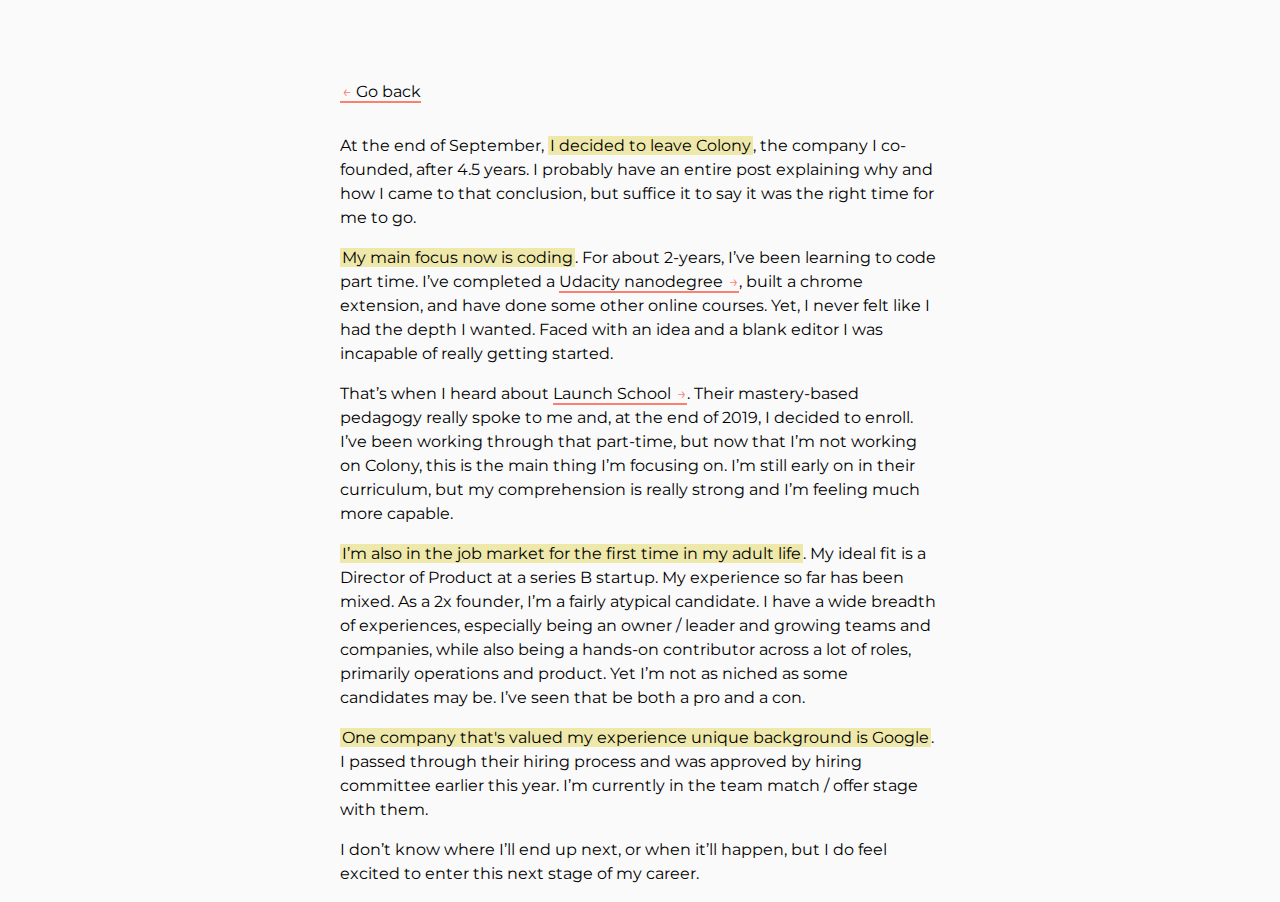
==== now.html @ fa099969 "Added /now page + content" ====
<!DOCTYPE html>
<html lang="en">
<head>
  <meta charset="UTF-8">
  <meta name="viewport" content="width=device-width, initial-scale=1.0">
  <title>Collin Vine | Now</title>
  <link href="https://fonts.googleapis.com/css?family=Montserrat|Work+Sans:400,600" rel="stylesheet">
  <link rel="stylesheet" href="main.css">
  <link rel="stylesheet" href="now.css">
</head>
<body>
  <section class="now__main-content">
    <div class="back-button">
      <a href="index.html" class="underline"><span class="arrow">←</span> Go back</a>
    </div>
      <p>At the end of September, <span class="label--highlight">I decided to leave Colony</span>, the company I co-founded, after 4.5 years. I probably have an entire
    post explaining why and how I came to that conclusion, but suffice it to say it was the right time for me to go.</p>
    <!-- <p><b>I’m now spending my days coding, resetting myself, and, for the first time in my adult life, looking for employment.</b></p> -->
    <p><span class="label--highlight">My main focus now is coding</span>. For about 2-years, I’ve been learning to code part time. I’ve completed a <a href="https://www.udacity.com/course/front-end-web-developer-nanodegree--nd0011" target="_blank" class="underline">Udacity
    nanodegree <span class="arrow">→</span></a>, built a chrome extension, and have done some other online courses. Yet, I never felt like I had the depth I wanted. Faced with an idea and a blank editor I was incapable of really getting started.</p>
    <p>That’s when I heard about <a href="https://launchschool.com/" target="_blank" class="underline">Launch School <span class="arrow">→</span></a>. Their mastery-based pedagogy really spoke to me and, at the end of 2019, I
    decided to enroll. I’ve been working through that part-time, but now that I’m not working on Colony, this is the main thing I’m focusing on. I’m still early on in their curriculum, but my comprehension is really strong and I’m feeling
    much more capable.</p>
    <p><span class="label--highlight">I’m also in the job market for the first time in my adult life</span>. My ideal fit is a Director of Product at a series B
    startup. My experience so far has been mixed. As a 2x founder, I’m a fairly atypical candidate. I have a wide breadth of
    experiences, especially being an owner / leader and growing teams and companies, while also being a hands-on contributor
    across a lot of roles, primarily operations and product. Yet I’m not as niched as some candidates may be. I’ve seen that
    be both a pro and a con.</p>
    <p><span class="label--highlight">One company that's valued my experience unique background is Google</span>. I passed through their hiring process and was approved by hiring committee
    earlier this year. I’m currently in the team match / offer stage with them.</p>
    <p>I don’t know where I’ll end up next, or when it’ll happen, but I do feel excited to enter this next stage of my career.</p>
  </section>
</body>
</html>
---- main.css ----
/***** PAGE SETUP *****/
html,
body {
  margin: 0;
  font-size: 16px;
  font-family: 'Montserrat', serif;
  line-height: 1.5;
  background-color: rgb(250, 250, 250);
  transition: 0.8s all;
  scroll-behavior: smooth;
}

h1,
h2,
h3,
h4,
h5,
h6 {
  font-family: 'Work Sans', sans-serif;
}

/***** INDEX.HTML *****/

.landing {
  height: 100vh;
  display: flex;
  align-items: center;
}

.landing__image {
  height: 100%;
  width: 100%;
  object-fit: contain;
}

.landing__intro {
  max-width: 600px;
  display: flex;
  flex-direction: column;
  justify-content: center;
  padding: 0 2em;
}

.landing__intro a {
  text-decoration: none;
  color: inherit;
  font-size: inherit;
  font: inherit;
}

.italic {
  font-style: italic;
}

.arrow {
  color: salmon;
  transition: all 0.2s;
  margin-left: 2px;
}

.underline {
  cursor: pointer;
  border-bottom: 2px solid salmon;
}

.underline:hover {
  background-color: salmon;
  cursor: pointer;
}

.underline:hover > .arrow {
  color: black;
  margin-left: 6px;
  padding-right: 3px;
}

.icon-wrapper {
  max-width: 600px;
  margin-top: 40px;
}

.icons {
  display: flex;
}

.icon {
  margin: 20px;
}

.icon img {
  width: 24px;
  height: 24px;
}

.icon a {
  color: inherit;
  text-decoration: none;
}

.more {
  margin: 20px 0;
}

.now, .work {
  display: flex;
  align-items: center;
  border-bottom: 1px solid #d1d3d4;
  padding-left: 4px;
}

.more--arrow {
  margin-left: 1em;
}

.now:hover, .work:hover {
  background-color: salmon;
  cursor: pointer;
}

.more--arrow:hover {
  margin-left: 6px;
  padding-right: 3px;
}



@media only screen and (max-width: 940px) {

  .landing {
    display: flex;
    flex-direction: column;
    align-items: center;
  }

  .image__div {
    max-height: 50vh;
  }

  .landing__image {
    width: 100%;
    height: 100%;
    object-fit: contain;
  }

  .landing__intro {
    padding: 0 12px;
  }

  .icons {
    justify-content: space-evenly;
  }
}

/***** NOW PAGE *****/

.now__main-content {
  max-width: 600px;
  margin-left: auto;
  margin-right: auto;
  margin-top: 80px;
  padding: 0 20px;
}

.now__main-content a {
  color: inherit;
  text-decoration: none;
}

.back-button {
  margin-bottom: 30px;
}

.label--highlight {
  background-color: palegoldenrod;
  padding: 0 2px 0 2px;
}
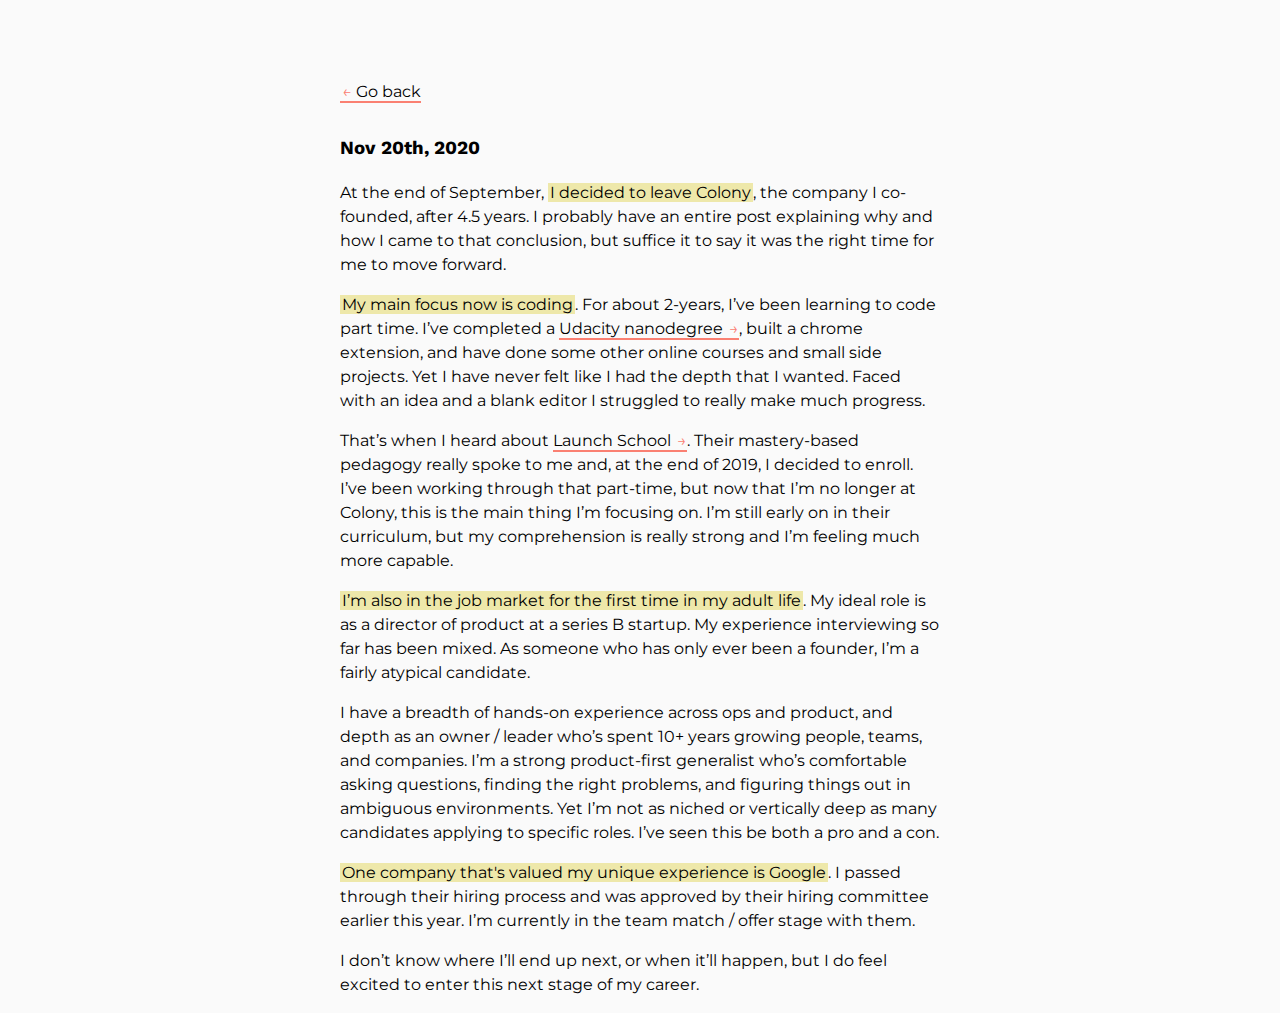
==== commit 85bde256: "Add analytics to /now and update links" ====
--- a/now.html
+++ b/now.html
@@ -1,34 +1,48 @@
 <!DOCTYPE html>
-<html lang="en">
+<html lang="en" dir="ltr">
 <head>
+  <!-- Global site tag (gtag.js) - Google Analytics -->
+  <script async src="https://www.googletagmanager.com/gtag/js?id=G-85YE9Q6EFF"></script>
+  <script>
+    window.dataLayer = window.dataLayer || [];
+    function gtag() { dataLayer.push(arguments); }
+    gtag('js', new Date());
+
+    gtag('config', 'G-85YE9Q6EFF');
+  </script>
   <meta charset="UTF-8">
   <meta name="viewport" content="width=device-width, initial-scale=1.0">
   <title>Collin Vine | Now</title>
-  <link href="https://fonts.googleapis.com/css?family=Montserrat|Work+Sans:400,600" rel="stylesheet">
+  <link href="https://fonts.googleapis.com/css?family=Montserrat|Work+Sans:400,600,900" rel="stylesheet">
   <link rel="stylesheet" href="main.css">
   <link rel="stylesheet" href="now.css">
 </head>
 <body>
   <section class="now__main-content">
     <div class="back-button">
-      <a href="index.html" class="underline"><span class="arrow">←</span> Go back</a>
+      <a href="/" class="underline"><span class="arrow">←</span> Go back</a>
     </div>
+    <div class="date">
+      <h3>Nov 20th, 2020</h3>
+    </div>
+    <div class="update">
       <p>At the end of September, <span class="label--highlight">I decided to leave Colony</span>, the company I co-founded, after 4.5 years. I probably have an entire
-    post explaining why and how I came to that conclusion, but suffice it to say it was the right time for me to go.</p>
-    <!-- <p><b>I’m now spending my days coding, resetting myself, and, for the first time in my adult life, looking for employment.</b></p> -->
-    <p><span class="label--highlight">My main focus now is coding</span>. For about 2-years, I’ve been learning to code part time. I’ve completed a <a href="https://www.udacity.com/course/front-end-web-developer-nanodegree--nd0011" target="_blank" class="underline">Udacity
-    nanodegree <span class="arrow">→</span></a>, built a chrome extension, and have done some other online courses. Yet, I never felt like I had the depth I wanted. Faced with an idea and a blank editor I was incapable of really getting started.</p>
-    <p>That’s when I heard about <a href="https://launchschool.com/" target="_blank" class="underline">Launch School <span class="arrow">→</span></a>. Their mastery-based pedagogy really spoke to me and, at the end of 2019, I
-    decided to enroll. I’ve been working through that part-time, but now that I’m not working on Colony, this is the main thing I’m focusing on. I’m still early on in their curriculum, but my comprehension is really strong and I’m feeling
-    much more capable.</p>
-    <p><span class="label--highlight">I’m also in the job market for the first time in my adult life</span>. My ideal fit is a Director of Product at a series B
-    startup. My experience so far has been mixed. As a 2x founder, I’m a fairly atypical candidate. I have a wide breadth of
-    experiences, especially being an owner / leader and growing teams and companies, while also being a hands-on contributor
-    across a lot of roles, primarily operations and product. Yet I’m not as niched as some candidates may be. I’ve seen that
-    be both a pro and a con.</p>
-    <p><span class="label--highlight">One company that's valued my experience unique background is Google</span>. I passed through their hiring process and was approved by hiring committee
-    earlier this year. I’m currently in the team match / offer stage with them.</p>
-    <p>I don’t know where I’ll end up next, or when it’ll happen, but I do feel excited to enter this next stage of my career.</p>
+      post explaining why and how I came to that conclusion, but suffice it to say it was the right time for me to move forward.</p>
+      <p><span class="label--highlight">My main focus now is coding</span>. For about 2-years, I’ve been learning to code part time. I’ve completed a <a href="https://www.udacity.com/course/front-end-web-developer-nanodegree--nd0011" target="_blank" class="underline">Udacity
+      nanodegree <span class="arrow">→</span></a>, built a chrome extension, and have done some other online courses and small side projects. Yet I have never felt like I had the depth that I wanted. Faced with an idea and a blank editor I struggled to really make much progress.</p>
+      <p>That’s when I heard about <a href="https://launchschool.com/" target="_blank" class="underline">Launch School <span class="arrow">→</span></a>. Their mastery-based pedagogy really spoke to me and, at the end of 2019, I
+      decided to enroll. I’ve been working through that part-time, but now that I’m no longer at Colony, this is the main thing I’m focusing on. I’m still early on in their curriculum, but my comprehension is really strong and I’m feeling
+      much more capable.</p>
+      <p><span class="label--highlight">I’m also in the job market for the first time in my adult life</span>. My ideal role is as a director of product at a series B
+      startup. My experience interviewing so far has been mixed. As someone who has only ever been a founder, I’m a fairly atypical candidate.</p>
+      <p>I have a breadth of hands-on experience across ops and product, and depth as an owner / leader who’s spent 10+ years
+      growing people, teams, and companies. I’m a strong product-first generalist who’s comfortable asking questions, finding
+      the right problems, and figuring things out in ambiguous environments. Yet I’m not as niched or vertically deep as many
+      candidates applying to specific roles. I’ve seen this be both a pro and a con.</p>
+      <p><span class="label--highlight">One company that's valued my unique experience is Google</span>. I passed through their hiring process and was approved by their hiring committee earlier this year. I’m currently in the
+      team match / offer stage with them.</p>
+      <p>I don’t know where I’ll end up next, or when it’ll happen, but I do feel excited to enter this next stage of my career.</p>
+    </div>
   </section>
 </body>
 </html>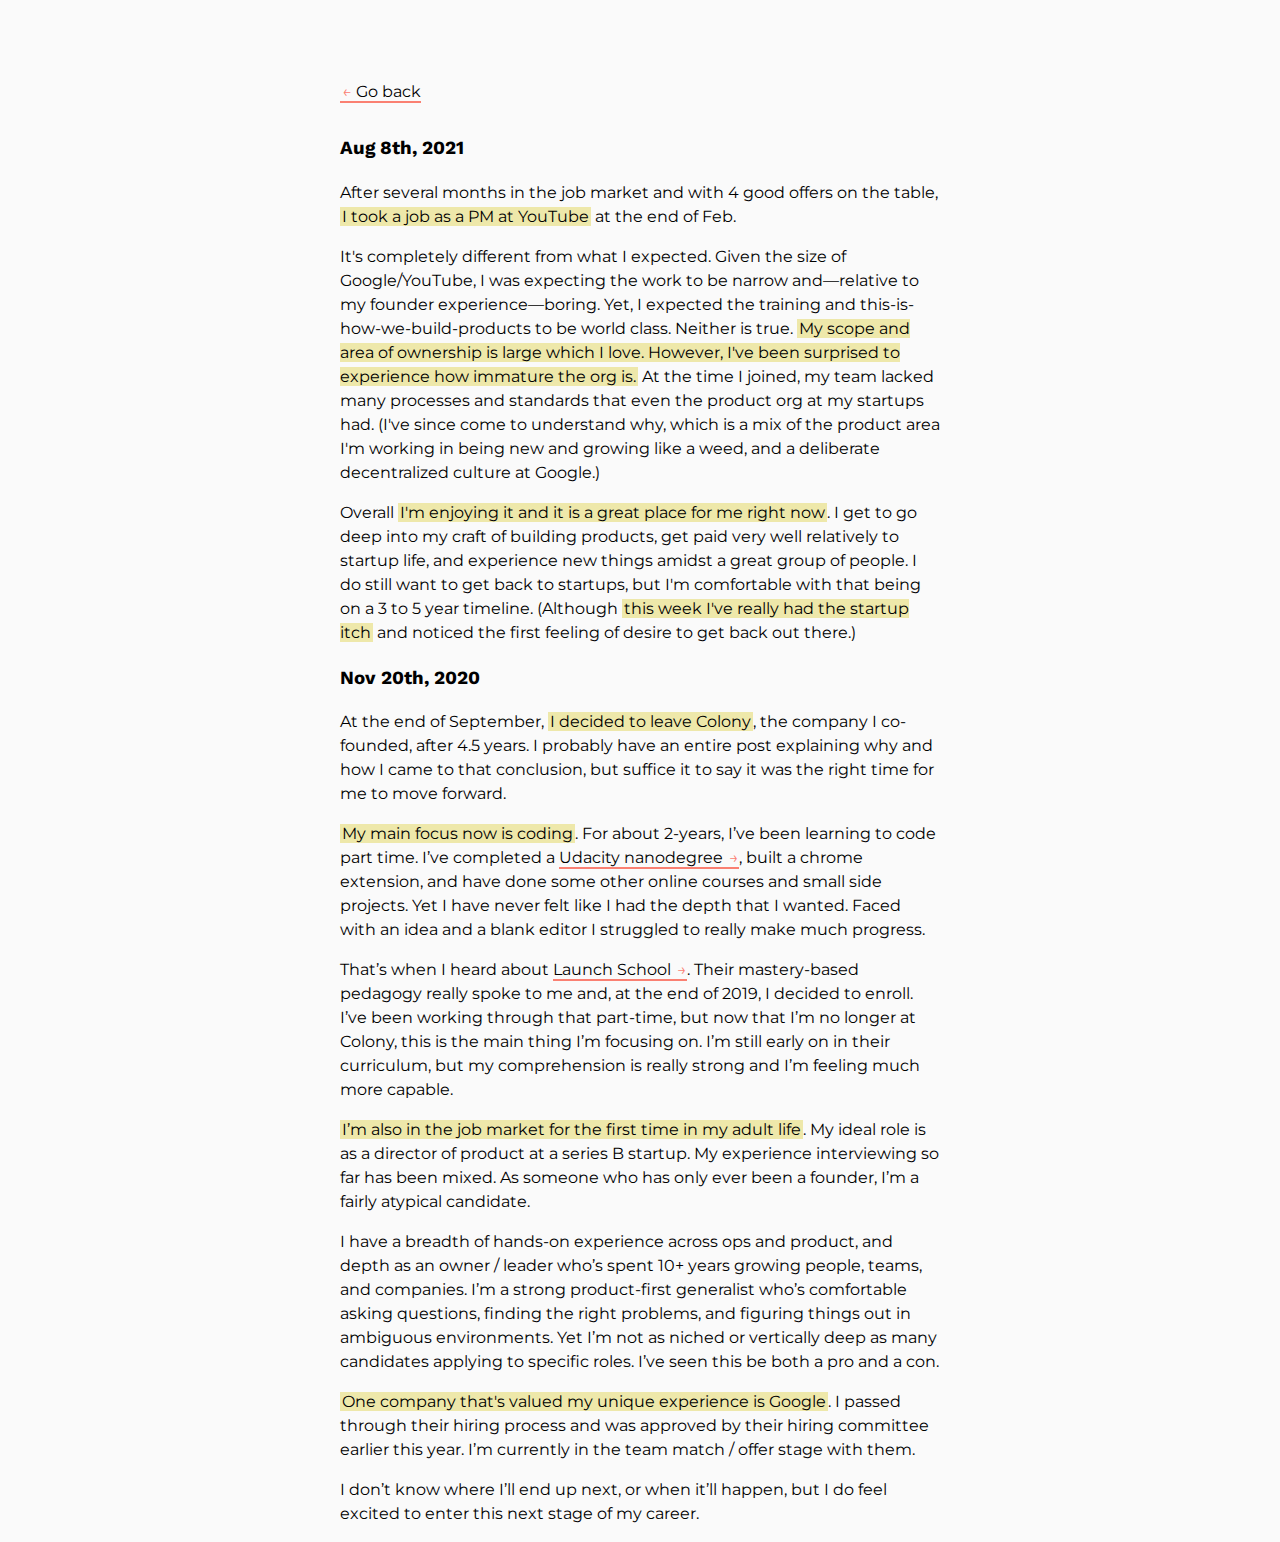
==== commit c1e83eaf: "Add new GA4 script" ====
--- a/now.html
+++ b/now.html
@@ -1,11 +1,11 @@
 <!DOCTYPE html>
 <html lang="en" dir="ltr">
 <head>
-  <!-- Global site tag (gtag.js) - Google Analytics -->
+  <!-- Google tag (gtag.js) -->
   <script async src="https://www.googletagmanager.com/gtag/js?id=G-85YE9Q6EFF"></script>
   <script>
     window.dataLayer = window.dataLayer || [];
-    function gtag() { dataLayer.push(arguments); }
+    function gtag(){dataLayer.push(arguments);}
     gtag('js', new Date());
 
     gtag('config', 'G-85YE9Q6EFF');
@@ -22,6 +22,14 @@
     <div class="back-button">
       <a href="/" class="underline"><span class="arrow">←</span> Go back</a>
     </div>
+    <div class="date">
+      <h3>Aug 8th, 2021</h3>
+    </div>
+    <div class="update">
+      <p>After several months in the job market and with 4 good offers on the table, <span class="label--highlight">I took a job as a PM at YouTube</span> at the end of Feb.</p>
+      <p>It's completely different from what I expected. Given the size of Google/YouTube, I was expecting the work to be narrow and—relative to my founder experience—boring. Yet, I expected the training and this-is-how-we-build-products to be world class. Neither is true. <span class="label--highlight">My scope and area of ownership is large which I love. However, I've been surprised to experience how immature the org is.</span> At the time I joined, my team lacked many processes and standards that even the product org at my startups had. (I've since come to understand why, which is a mix of the product area I'm working in being new and growing like a weed, and a deliberate decentralized culture at Google.)</p>
+      <p>Overall <span class="label--highlight">I'm enjoying it and it is a great place for me right now</span>. I get to go deep into my craft of building products, get paid very well relatively to startup life, and experience new things amidst a great group of people. I do still want to get back to startups, but I'm comfortable with that being on a 3 to 5 year timeline. (Although <span class="label--highlight">this week I've really had the startup itch</span> and noticed the first feeling of desire to get back out there.)</p>
+    </div>  
     <div class="date">
       <h3>Nov 20th, 2020</h3>
     </div>
@@ -41,8 +49,9 @@
       candidates applying to specific roles. I’ve seen this be both a pro and a con.</p>
       <p><span class="label--highlight">One company that's valued my unique experience is Google</span>. I passed through their hiring process and was approved by their hiring committee earlier this year. I’m currently in the
       team match / offer stage with them.</p>
-      <p>I don’t know where I’ll end up next, or when it’ll happen, but I do feel excited to enter this next stage of my career.</p>
-    </div>
+      <p>I don’t know where I’ll
+         end up next, or when it’ll happen, but I do feel excited to enter this next stage of my career.</p>
+    </div></div>
   </section>
 </body>
 </html>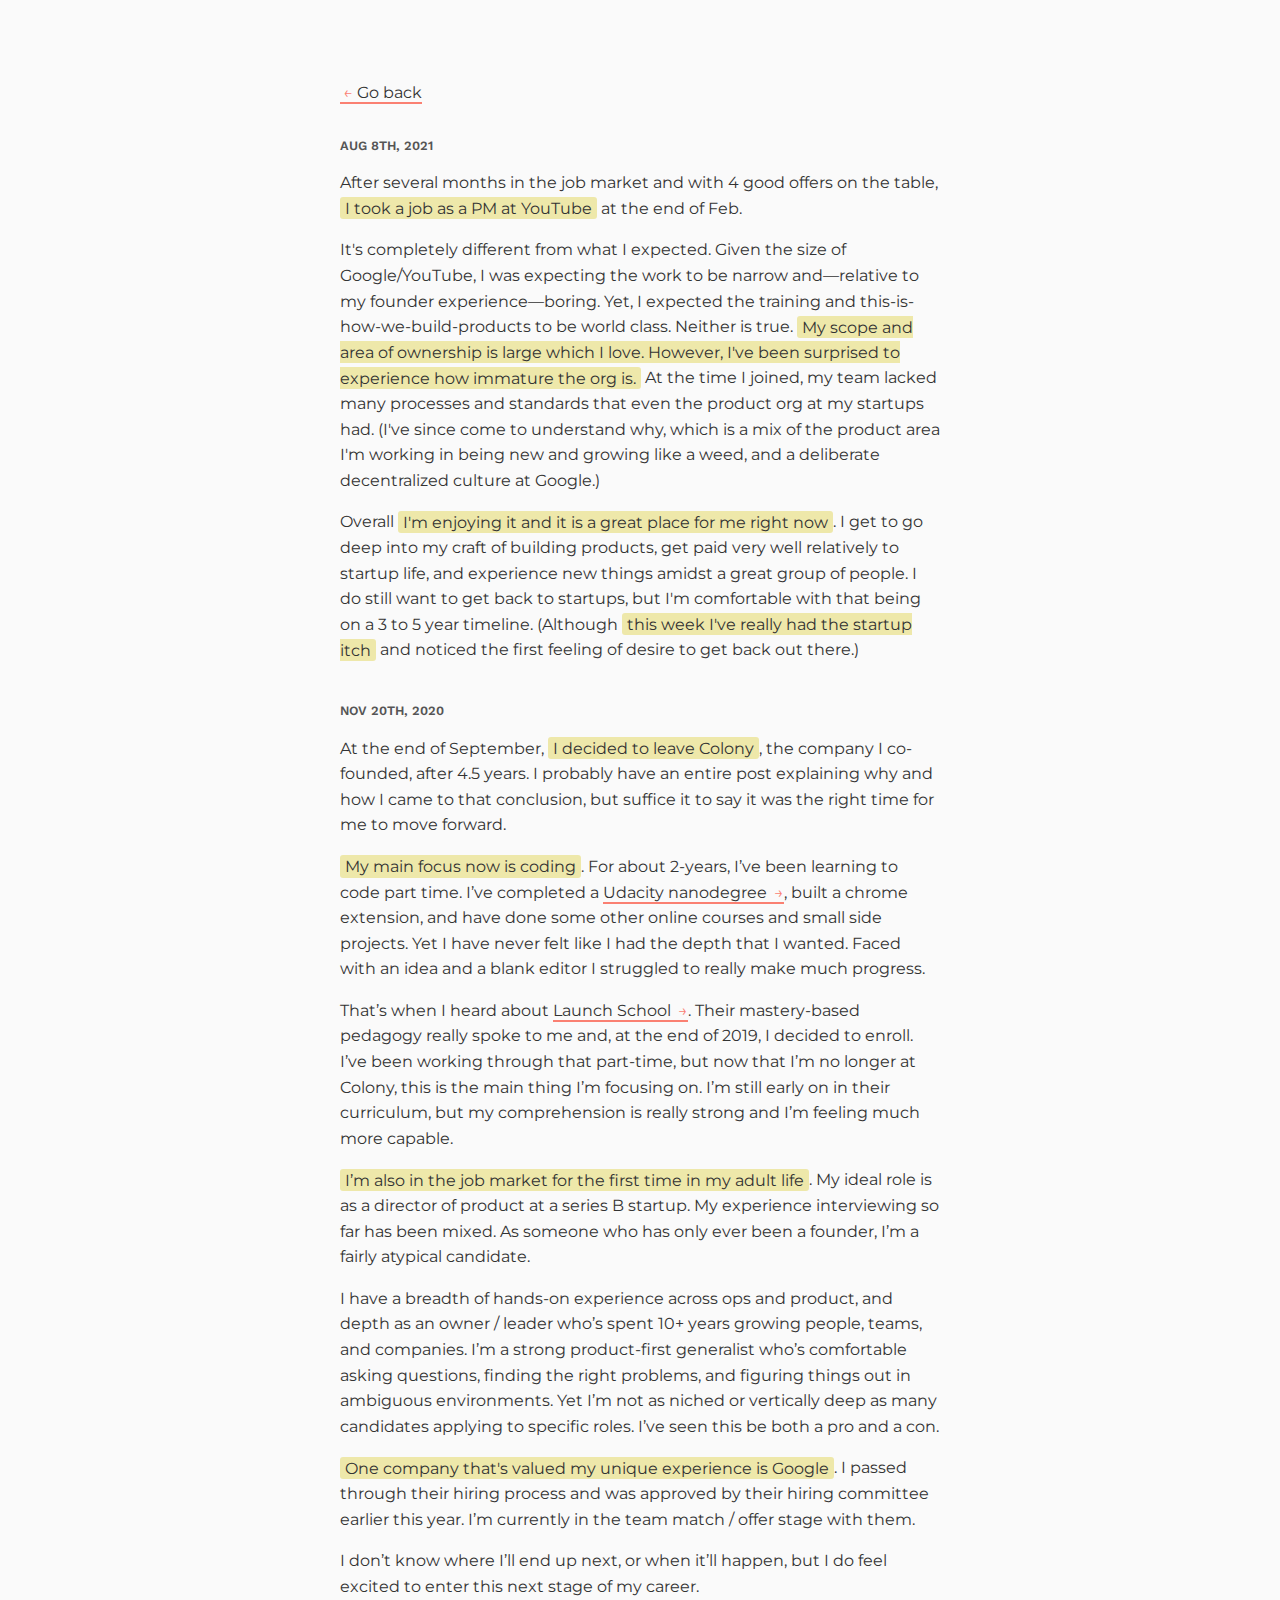
==== commit fe2989a5: "Updated html, css, and js files based on gemini 2.5 edits and improvements" ====
--- a/now.html
+++ b/now.html
@@ -1,57 +1,92 @@
 <!DOCTYPE html>
-<html lang="en" dir="ltr">
+<html lang="en">
+
 <head>
+  <meta charset="UTF-8">
+  <meta name="viewport" content="width=device-width, initial-scale=1.0">
+  <meta name="description" content="What Collin Vine is currently focused on, updated periodically.">
+  <title>Collin Vine | Now</title>
+
   <!-- Google tag (gtag.js) -->
   <script async src="https://www.googletagmanager.com/gtag/js?id=G-85YE9Q6EFF"></script>
   <script>
     window.dataLayer = window.dataLayer || [];
-    function gtag(){dataLayer.push(arguments);}
+    function gtag() {dataLayer.push(arguments);}
     gtag('js', new Date());
-
     gtag('config', 'G-85YE9Q6EFF');
   </script>
-  <meta charset="UTF-8">
-  <meta name="viewport" content="width=device-width, initial-scale=1.0">
-  <title>Collin Vine | Now</title>
+
   <link href="https://fonts.googleapis.com/css?family=Montserrat|Work+Sans:400,600,900" rel="stylesheet">
   <link rel="stylesheet" href="main.css">
-  <link rel="stylesheet" href="now.css">
+  <!-- Removed link to non-existent now.css -->
 </head>
+
 <body>
-  <section class="now__main-content">
+  <main class="now__main-content">
     <div class="back-button">
+      <!-- Added rel attribute -->
       <a href="/" class="underline"><span class="arrow">←</span> Go back</a>
     </div>
-    <div class="date">
-      <h3>Aug 8th, 2021</h3>
-    </div>
-    <div class="update">
-      <p>After several months in the job market and with 4 good offers on the table, <span class="label--highlight">I took a job as a PM at YouTube</span> at the end of Feb.</p>
-      <p>It's completely different from what I expected. Given the size of Google/YouTube, I was expecting the work to be narrow and—relative to my founder experience—boring. Yet, I expected the training and this-is-how-we-build-products to be world class. Neither is true. <span class="label--highlight">My scope and area of ownership is large which I love. However, I've been surprised to experience how immature the org is.</span> At the time I joined, my team lacked many processes and standards that even the product org at my startups had. (I've since come to understand why, which is a mix of the product area I'm working in being new and growing like a weed, and a deliberate decentralized culture at Google.)</p>
-      <p>Overall <span class="label--highlight">I'm enjoying it and it is a great place for me right now</span>. I get to go deep into my craft of building products, get paid very well relatively to startup life, and experience new things amidst a great group of people. I do still want to get back to startups, but I'm comfortable with that being on a 3 to 5 year timeline. (Although <span class="label--highlight">this week I've really had the startup itch</span> and noticed the first feeling of desire to get back out there.)</p>
-    </div>  
-    <div class="date">
-      <h3>Nov 20th, 2020</h3>
-    </div>
-    <div class="update">
-      <p>At the end of September, <span class="label--highlight">I decided to leave Colony</span>, the company I co-founded, after 4.5 years. I probably have an entire
-      post explaining why and how I came to that conclusion, but suffice it to say it was the right time for me to move forward.</p>
-      <p><span class="label--highlight">My main focus now is coding</span>. For about 2-years, I’ve been learning to code part time. I’ve completed a <a href="https://www.udacity.com/course/front-end-web-developer-nanodegree--nd0011" target="_blank" class="underline">Udacity
-      nanodegree <span class="arrow">→</span></a>, built a chrome extension, and have done some other online courses and small side projects. Yet I have never felt like I had the depth that I wanted. Faced with an idea and a blank editor I struggled to really make much progress.</p>
-      <p>That’s when I heard about <a href="https://launchschool.com/" target="_blank" class="underline">Launch School <span class="arrow">→</span></a>. Their mastery-based pedagogy really spoke to me and, at the end of 2019, I
-      decided to enroll. I’ve been working through that part-time, but now that I’m no longer at Colony, this is the main thing I’m focusing on. I’m still early on in their curriculum, but my comprehension is really strong and I’m feeling
-      much more capable.</p>
-      <p><span class="label--highlight">I’m also in the job market for the first time in my adult life</span>. My ideal role is as a director of product at a series B
-      startup. My experience interviewing so far has been mixed. As someone who has only ever been a founder, I’m a fairly atypical candidate.</p>
-      <p>I have a breadth of hands-on experience across ops and product, and depth as an owner / leader who’s spent 10+ years
-      growing people, teams, and companies. I’m a strong product-first generalist who’s comfortable asking questions, finding
-      the right problems, and figuring things out in ambiguous environments. Yet I’m not as niched or vertically deep as many
-      candidates applying to specific roles. I’ve seen this be both a pro and a con.</p>
-      <p><span class="label--highlight">One company that's valued my unique experience is Google</span>. I passed through their hiring process and was approved by their hiring committee earlier this year. I’m currently in the
-      team match / offer stage with them.</p>
-      <p>I don’t know where I’ll
-         end up next, or when it’ll happen, but I do feel excited to enter this next stage of my career.</p>
-    </div></div>
-  </section>
+
+    <article>
+      <!-- Use article for self-contained content -->
+      <header>
+        <h3 class="date">Aug 8th, 2021</h3>
+      </header>
+      <div class="update">
+        <p>After several months in the job market and with 4 good offers on the table, <span class="label--highlight">I
+            took a job as a PM at YouTube</span> at the end of Feb.</p>
+        <p>It's completely different from what I expected. Given the size of Google/YouTube, I was expecting the work to
+          be narrow and—relative to my founder experience—boring. Yet, I expected the training and
+          this-is-how-we-build-products to be world class. Neither is true. <span class="label--highlight">My scope and
+            area of ownership is large which I love. However, I've been surprised to experience how immature the org
+            is.</span> At the time I joined, my team lacked many processes and standards that even the product org at my
+          startups had. (I've since come to understand why, which is a mix of the product area I'm working in being new
+          and growing like a weed, and a deliberate decentralized culture at Google.)</p>
+        <p>Overall <span class="label--highlight">I'm enjoying it and it is a great place for me right now</span>. I get
+          to go deep into my craft of building products, get paid very well relatively to startup life, and experience
+          new things amidst a great group of people. I do still want to get back to startups, but I'm comfortable with
+          that being on a 3 to 5 year timeline. (Although <span class="label--highlight">this week I've really had the
+            startup itch</span> and noticed the first feeling of desire to get back out there.)</p>
+      </div>
+    </article>
+
+    <article>
+      <header>
+        <h3 class="date">Nov 20th, 2020</h3>
+      </header>
+      <div class="update">
+        <p>At the end of September, <span class="label--highlight">I decided to leave Colony</span>, the company I
+          co-founded, after 4.5 years. I probably have an entire post explaining why and how I came to that conclusion,
+          but suffice it to say it was the right time for me to move forward.</p>
+        <p><span class="label--highlight">My main focus now is coding</span>. For about 2-years, I’ve been learning to
+          code part time. I’ve completed a <a
+            href="https://www.udacity.com/course/front-end-web-developer-nanodegree--nd0011" target="_blank"
+            rel="noopener noreferrer" class="underline">Udacity nanodegree <span class="arrow">→</span></a>, built a
+          chrome extension, and have done some other online courses and small side projects. Yet I have never felt like
+          I had the depth that I wanted. Faced with an idea and a blank editor I struggled to really make much progress.
+        </p>
+        <p>That’s when I heard about <a href="https://launchschool.com/" target="_blank" rel="noopener noreferrer"
+            class="underline">Launch School <span class="arrow">→</span></a>. Their mastery-based pedagogy really spoke
+          to me and, at the end of 2019, I decided to enroll. I’ve been working through that part-time, but now that I’m
+          no longer at Colony, this is the main thing I’m focusing on. I’m still early on in their curriculum, but my
+          comprehension is really strong and I’m feeling much more capable.</p>
+        <p><span class="label--highlight">I’m also in the job market for the first time in my adult life</span>. My
+          ideal role is as a director of product at a series B startup. My experience interviewing so far has been
+          mixed. As someone who has only ever been a founder, I’m a fairly atypical candidate.</p>
+        <p>I have a breadth of hands-on experience across ops and product, and depth as an owner / leader who’s spent
+          10+ years growing people, teams, and companies. I’m a strong product-first generalist who’s comfortable asking
+          questions, finding the right problems, and figuring things out in ambiguous environments. Yet I’m not as
+          niched or vertically deep as many candidates applying to specific roles. I’ve seen this be both a pro and a
+          con.</p>
+        <p><span class="label--highlight">One company that's valued my unique experience is Google</span>. I passed
+          through their hiring process and was approved by their hiring committee earlier this year. I’m currently in
+          the team match / offer stage with them.</p>
+        <p>I don’t know where I’ll end up next, or when it’ll happen, but I do feel excited to enter this next stage of
+          my career.</p>
+      </div>
+    </article>
+  </main> <!-- Changed closing tag from </div> to </main> -->
 </body>
+
 </html>--- a/main.css
+++ b/main.css
@@ -1,13 +1,36 @@
-/***** PAGE SETUP *****/
-html,
+/* PAGE SETUP */
+:root {
+  /* Define colors as CSS variables for easy maintenance */
+  --background-color: rgb(250, 250, 250);
+  --text-color: #333;
+  /* Assuming a default dark grey, adjust if needed */
+  --primary-accent-color: salmon;
+  --secondary-accent-color: palegoldenrod;
+  --border-color: #d1d3d4;
+  --link-hover-text: black;
+
+  /* Font stacks */
+  --font-body: 'Montserrat', sans-serif;
+  --font-heading: 'Work Sans', sans-serif;
+
+  /* Base font size for rem calculation */
+  --base-font-size: 16px;
+}
+
+html {
+  font-size: var(--base-font-size);
+  scroll-behavior: smooth;
+}
+
 body {
   margin: 0;
-  font-size: 16px;
-  font-family: 'Montserrat', serif;
-  line-height: 1.5;
-  background-color: rgb(250, 250, 250);
-  transition: 0.8s all;
-  scroll-behavior: smooth;
+  font-family: var(--font-body);
+  line-height: 1.6;
+  /* Slightly increased line-height for readability */
+  color: var(--text-color);
+  background-color: var(--background-color);
+  transition: background-color 0.8s;
+  /* Transition only background-color */
 }
 
 h1,
@@ -16,161 +39,293 @@
 h4,
 h5,
 h6 {
-  font-family: 'Work Sans', sans-serif;
-}
-
-/***** INDEX.HTML *****/
-
+  font-family: var(--font-heading);
+  line-height: 1.3;
+  /* Adjust heading line-height */
+  margin-top: 1.5rem;
+  /* Consistent top margin */
+  margin-bottom: 1rem;
+  /* Consistent bottom margin */
+}
+
+h1 {
+  font-size: 2.5rem;
+  /* Example using rem */
+}
+
+h3 {
+  font-size: 1.25rem;
+  /* Example using rem */
+}
+
+p {
+  margin-bottom: 1rem;
+  /* Consistent paragraph spacing */
+}
+
+a {
+  color: inherit;
+  /* Default link color inherits from parent */
+  text-decoration: none;
+  /* Remove default underline */
+}
+
+/* INDEX.HTML STYLES */
 .landing {
-  height: 100vh;
+  min-height: 100vh;
+  /* Use min-height to prevent content overflow issues */
   display: flex;
   align-items: center;
+  justify-content: center;
+  /* Center content horizontally */
+  padding: 1rem;
+  /* Add some padding for smaller screens */
+  box-sizing: border-box;
+  /* Include padding in height calculation */
+}
+
+.image__div {
+  flex: 1 1 50%;
+  /* Allow image div to grow and shrink */
+  max-width: 50%;
+  /* Limit image width on larger screens */
+  height: auto;
+  /* Adjust height automatically */
+  max-height: 90vh;
+  /* Prevent image from being too tall */
+  display: flex;
+  /* Center image vertically/horizontally if needed */
+  justify-content: center;
+  align-items: center;
 }
 
 .landing__image {
-  height: 100%;
-  width: 100%;
+  max-width: 100%;
+  /* Ensure image scales down */
+  max-height: 100%;
+  /* Ensure image scales down */
+  height: auto;
+  /* Maintain aspect ratio */
+  width: auto;
+  /* Maintain aspect ratio */
   object-fit: contain;
+  /* Keep contain, but dimensions are now more flexible */
+  display: block;
+  /* Remove potential extra space below image */
 }
 
 .landing__intro {
+  flex: 1 1 50%;
+  /* Allow text div to grow and shrink */
   max-width: 600px;
-  display: flex;
-  flex-direction: column;
-  justify-content: center;
-  padding: 0 2em;
-}
-
-.landing__intro a {
-  text-decoration: none;
-  color: inherit;
-  font-size: inherit;
-  font: inherit;
+  padding: 0 2rem;
+  /* Use rem for padding */
+  box-sizing: border-box;
 }
 
 .italic {
   font-style: italic;
+  color: #555;
+  /* Slightly muted color for italic text */
 }
 
 .arrow {
-  color: salmon;
-  transition: all 0.2s;
-  margin-left: 2px;
+  color: var(--primary-accent-color);
+  transition: all 0.2s ease-in-out;
+  margin-left: 0.2em;
+  /* Use em for spacing relative to font size */
+  display: inline-block;
+  /* Ensure transforms/margins work correctly */
 }
 
 .underline {
   cursor: pointer;
-  border-bottom: 2px solid salmon;
-}
-
-.underline:hover {
-  background-color: salmon;
-  cursor: pointer;
-}
-
-.underline:hover > .arrow {
-  color: black;
-  margin-left: 6px;
-  padding-right: 3px;
+  border-bottom: 2px solid var(--primary-accent-color);
+  transition: background-color 0.2s ease-in-out, color 0.2s ease-in-out;
+  /* Smooth transitions */
+}
+
+.underline:hover,
+.underline:focus {
+  /* Add focus state for accessibility */
+  background-color: var(--primary-accent-color);
+  color: var(--link-hover-text);
+  /* Ensure text is readable on hover */
+  outline: none;
+  /* Optional: remove default focus outline if custom style is sufficient */
+}
+
+.underline:hover>.arrow {
+  color: var(--link-hover-text);
+  margin-left: 0.5em;
+  /* Increase margin on hover */
 }
 
 .icon-wrapper {
-  max-width: 600px;
-  margin-top: 40px;
+  margin-top: 2.5rem;
+  /* Use rem */
 }
 
 .icons {
   display: flex;
+  flex-wrap: wrap;
+  /* Allow icons to wrap on small screens */
+  gap: 1.5rem;
+  /* Use gap for spacing between icons */
+  margin-left: -0.5rem;
+  /* Adjust alignment if needed */
 }
 
 .icon {
-  margin: 20px;
+  margin: 0;
+  /* Remove margin, using gap now */
 }
 
 .icon img {
   width: 24px;
   height: 24px;
-}
-
-.icon a {
-  color: inherit;
-  text-decoration: none;
+  display: block;
+  /* Remove potential extra space */
+  transition: transform 0.2s ease-in-out;
+  /* Add subtle hover effect */
+}
+
+.icon a:hover img,
+.icon a:focus img {
+  transform: scale(1.1);
+  /* Slightly enlarge icon on hover/focus */
 }
 
 .more {
-  margin: 20px 0;
-}
-
-.now, .work {
+  margin: 1.5rem 0;
+  /* Use rem */
+}
+
+.now,
+.work {
+  /* Combine styles for .now and .work if they are identical */
   display: flex;
   align-items: center;
-  border-bottom: 1px solid #d1d3d4;
-  padding-left: 4px;
+  border-bottom: 1px solid var(--border-color);
+  padding: 0.5rem 0.25rem;
+  /* Use rem */
+  transition: background-color 0.2s ease-in-out;
 }
 
 .more--arrow {
   margin-left: 1em;
-}
-
-.now:hover, .work:hover {
-  background-color: salmon;
+  display: inline-block;
+  /* Ensure transitions work */
+  transition: margin-left 0.2s ease-in-out;
+}
+
+.now:hover,
+.work:hover,
+.now:focus,
+/* Add focus state */
+.work:focus {
+  background-color: var(--primary-accent-color);
   cursor: pointer;
-}
-
-.more--arrow:hover {
-  margin-left: 6px;
-  padding-right: 3px;
-}
-
-
-
-@media only screen and (max-width: 940px) {
-
-  .landing {
-    display: flex;
-    flex-direction: column;
-    align-items: center;
-  }
-
-  .image__div {
-    max-height: 50vh;
-  }
-
-  .landing__image {
-    width: 100%;
-    height: 100%;
-    object-fit: contain;
-  }
-
-  .landing__intro {
-    padding: 0 12px;
-  }
-
-  .icons {
-    justify-content: space-evenly;
-  }
-}
-
-/***** NOW PAGE *****/
-
+  color: var(--link-hover-text);
+  /* Ensure text readability */
+  outline: none;
+}
+
+.now:hover .more--arrow,
+.work:hover .more--arrow,
+.now:focus .more--arrow,
+.work:focus .more--arrow {
+  margin-left: 1.5em;
+  /* Increase arrow margin on hover/focus */
+  color: var(--link-hover-text);
+}
+
+/* NOW PAGE STYLES */
 .now__main-content {
   max-width: 600px;
-  margin-left: auto;
-  margin-right: auto;
-  margin-top: 80px;
-  padding: 0 20px;
-}
-
-.now__main-content a {
-  color: inherit;
-  text-decoration: none;
+  margin: 5rem auto;
+  /* Use rem and provide top/bottom margin */
+  padding: 0 1.25rem;
+  /* Use rem */
 }
 
 .back-button {
-  margin-bottom: 30px;
+  margin-bottom: 2rem;
+  /* Use rem */
+}
+
+.date {
+  text-transform: uppercase;
+  font-size: 0.8rem;
+  /* Use rem */
+  font-weight: 600;
+  /* Make date slightly bolder */
+  color: #555;
+  /* Muted color for date */
+  margin-bottom: 0.5rem;
+}
+
+.update {
+  margin-bottom: 2.5rem;
+  /* Space between update sections */
 }
 
 .label--highlight {
-  background-color: palegoldenrod;
-  padding: 0 2px 0 2px;
+  background-color: var(--secondary-accent-color);
+  padding: 0.1em 0.3em;
+  /* Use em for padding relative to font size */
+  border-radius: 3px;
+  /* Slightly rounded corners */
+}
+
+/* RESPONSIVENESS */
+@media only screen and (max-width: 940px) {
+  .landing {
+    flex-direction: column;
+    height: auto;
+    /* Allow height to adjust to content */
+    min-height: 100vh;
+    padding-top: 2rem;
+    /* Add padding top on mobile */
+    justify-content: flex-start;
+    /* Align content to top */
+  }
+
+  .image__div {
+    max-width: 80%;
+    /* Allow image to be wider on mobile */
+    order: 1;
+    /* Show image first */
+    margin-bottom: 2rem;
+    max-height: 40vh;
+    /* Limit image height */
+  }
+
+  .landing__intro {
+    max-width: 100%;
+    /* Full width on mobile */
+    order: 2;
+    /* Show text second */
+    padding: 0 1rem;
+    /* Adjust padding */
+  }
+
+  .icon-wrapper {
+    margin-top: 2rem;
+  }
+
+  .icons {
+    justify-content: center;
+    /* Center icons on mobile */
+    gap: 1rem;
+  }
+}
+
+@media only screen and (max-width: 640px) {
+  h1 {
+    font-size: 2rem;
+    /* Slightly smaller h1 on small screens */
+  }
+
+  /* Add any other fine-tuning for very small screens */
 }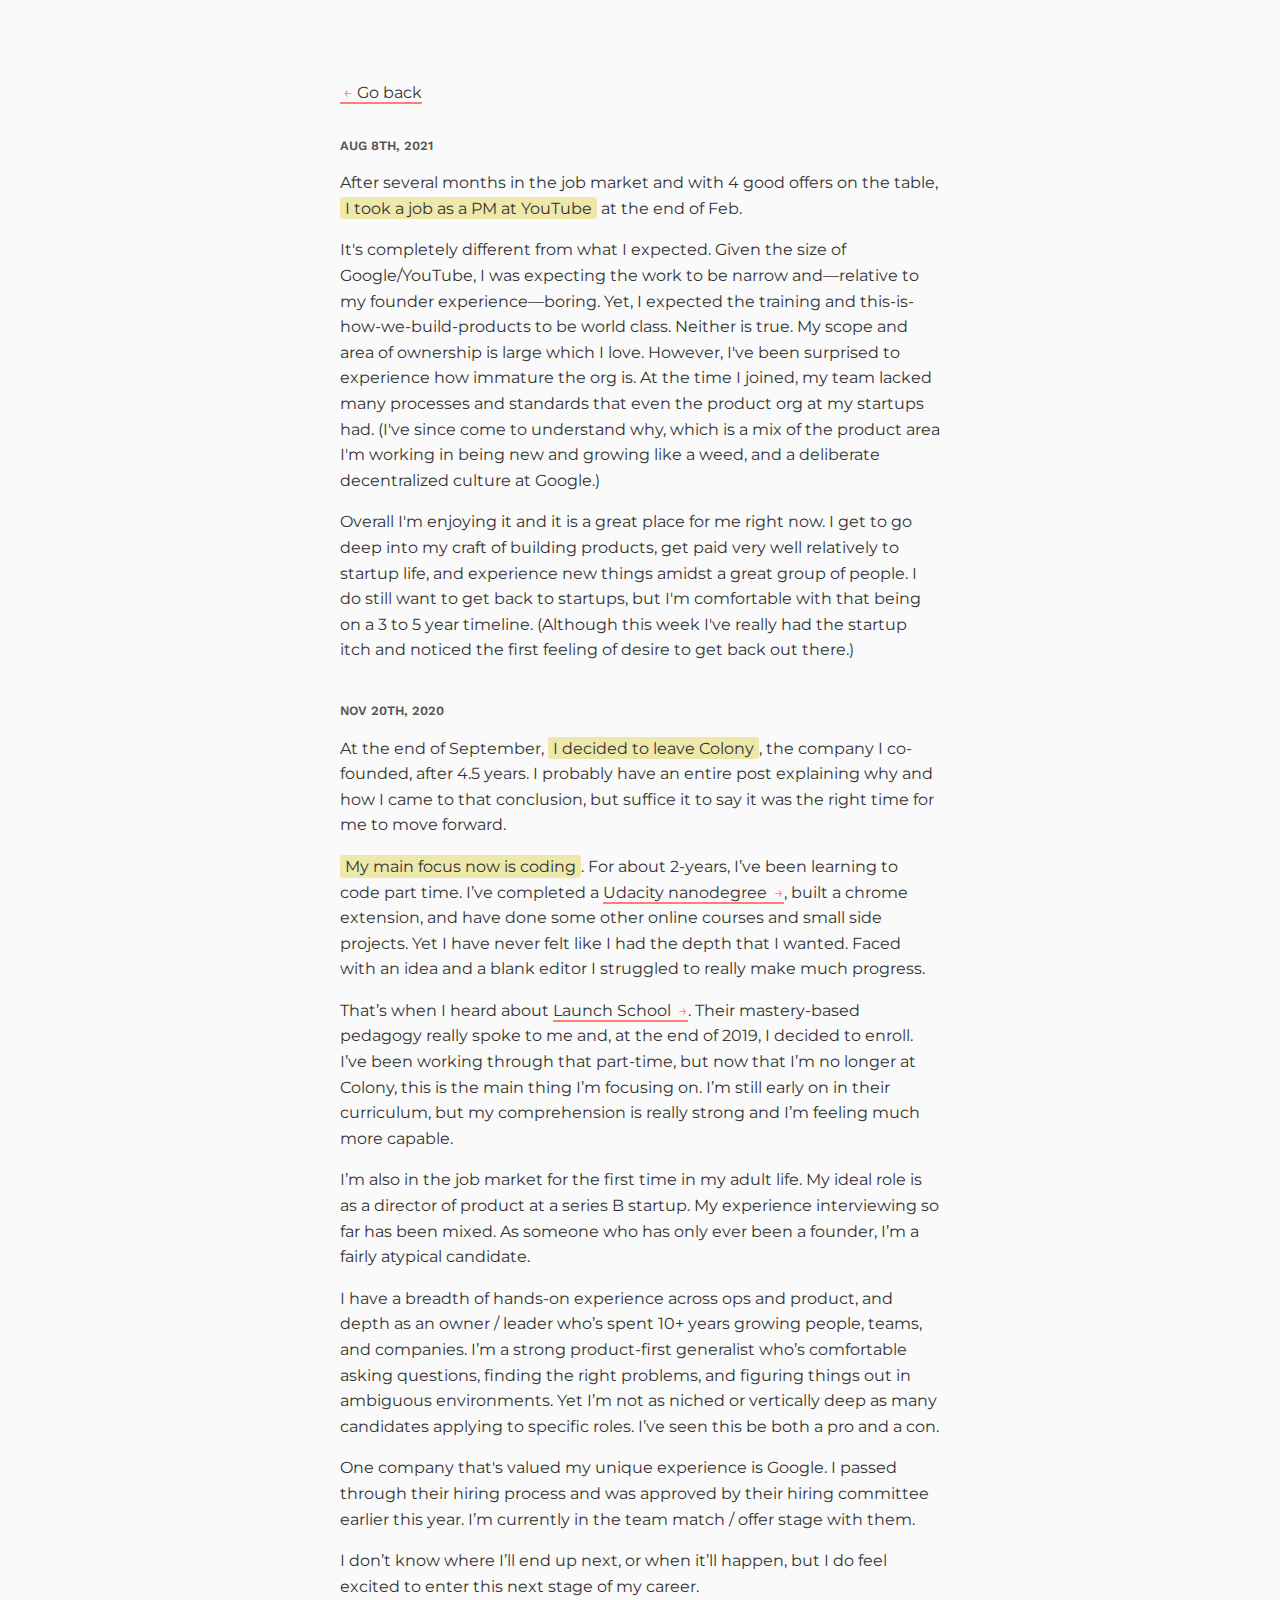
==== commit 16443996: "Remove some highlighting from /now page" ====
--- a/now.html
+++ b/now.html
@@ -18,18 +18,15 @@
 
   <link href="https://fonts.googleapis.com/css?family=Montserrat|Work+Sans:400,600,900" rel="stylesheet">
   <link rel="stylesheet" href="main.css">
-  <!-- Removed link to non-existent now.css -->
 </head>
 
 <body>
   <main class="now__main-content">
     <div class="back-button">
-      <!-- Added rel attribute -->
       <a href="/" class="underline"><span class="arrow">←</span> Go back</a>
     </div>
 
     <article>
-      <!-- Use article for self-contained content -->
       <header>
         <h3 class="date">Aug 8th, 2021</h3>
       </header>
@@ -38,16 +35,16 @@
             took a job as a PM at YouTube</span> at the end of Feb.</p>
         <p>It's completely different from what I expected. Given the size of Google/YouTube, I was expecting the work to
           be narrow and—relative to my founder experience—boring. Yet, I expected the training and
-          this-is-how-we-build-products to be world class. Neither is true. <span class="label--highlight">My scope and
-            area of ownership is large which I love. However, I've been surprised to experience how immature the org
-            is.</span> At the time I joined, my team lacked many processes and standards that even the product org at my
+          this-is-how-we-build-products to be world class. Neither is true. My scope and
+          area of ownership is large which I love. However, I've been surprised to experience how immature the org
+          is. At the time I joined, my team lacked many processes and standards that even the product org at my
           startups had. (I've since come to understand why, which is a mix of the product area I'm working in being new
           and growing like a weed, and a deliberate decentralized culture at Google.)</p>
-        <p>Overall <span class="label--highlight">I'm enjoying it and it is a great place for me right now</span>. I get
+        <p>Overall I'm enjoying it and it is a great place for me right now. I get
           to go deep into my craft of building products, get paid very well relatively to startup life, and experience
           new things amidst a great group of people. I do still want to get back to startups, but I'm comfortable with
-          that being on a 3 to 5 year timeline. (Although <span class="label--highlight">this week I've really had the
-            startup itch</span> and noticed the first feeling of desire to get back out there.)</p>
+          that being on a 3 to 5 year timeline. (Although this week I've really had the
+          startup itch and noticed the first feeling of desire to get back out there.)</p>
       </div>
     </article>
 
@@ -71,7 +68,7 @@
           to me and, at the end of 2019, I decided to enroll. I’ve been working through that part-time, but now that I’m
           no longer at Colony, this is the main thing I’m focusing on. I’m still early on in their curriculum, but my
           comprehension is really strong and I’m feeling much more capable.</p>
-        <p><span class="label--highlight">I’m also in the job market for the first time in my adult life</span>. My
+        <p>I’m also in the job market for the first time in my adult life. My
           ideal role is as a director of product at a series B startup. My experience interviewing so far has been
           mixed. As someone who has only ever been a founder, I’m a fairly atypical candidate.</p>
         <p>I have a breadth of hands-on experience across ops and product, and depth as an owner / leader who’s spent
@@ -79,14 +76,14 @@
           questions, finding the right problems, and figuring things out in ambiguous environments. Yet I’m not as
           niched or vertically deep as many candidates applying to specific roles. I’ve seen this be both a pro and a
           con.</p>
-        <p><span class="label--highlight">One company that's valued my unique experience is Google</span>. I passed
+        <p>One company that's valued my unique experience is Google. I passed
           through their hiring process and was approved by their hiring committee earlier this year. I’m currently in
           the team match / offer stage with them.</p>
         <p>I don’t know where I’ll end up next, or when it’ll happen, but I do feel excited to enter this next stage of
           my career.</p>
       </div>
     </article>
-  </main> <!-- Changed closing tag from </div> to </main> -->
+  </main>
 </body>
 
 </html>